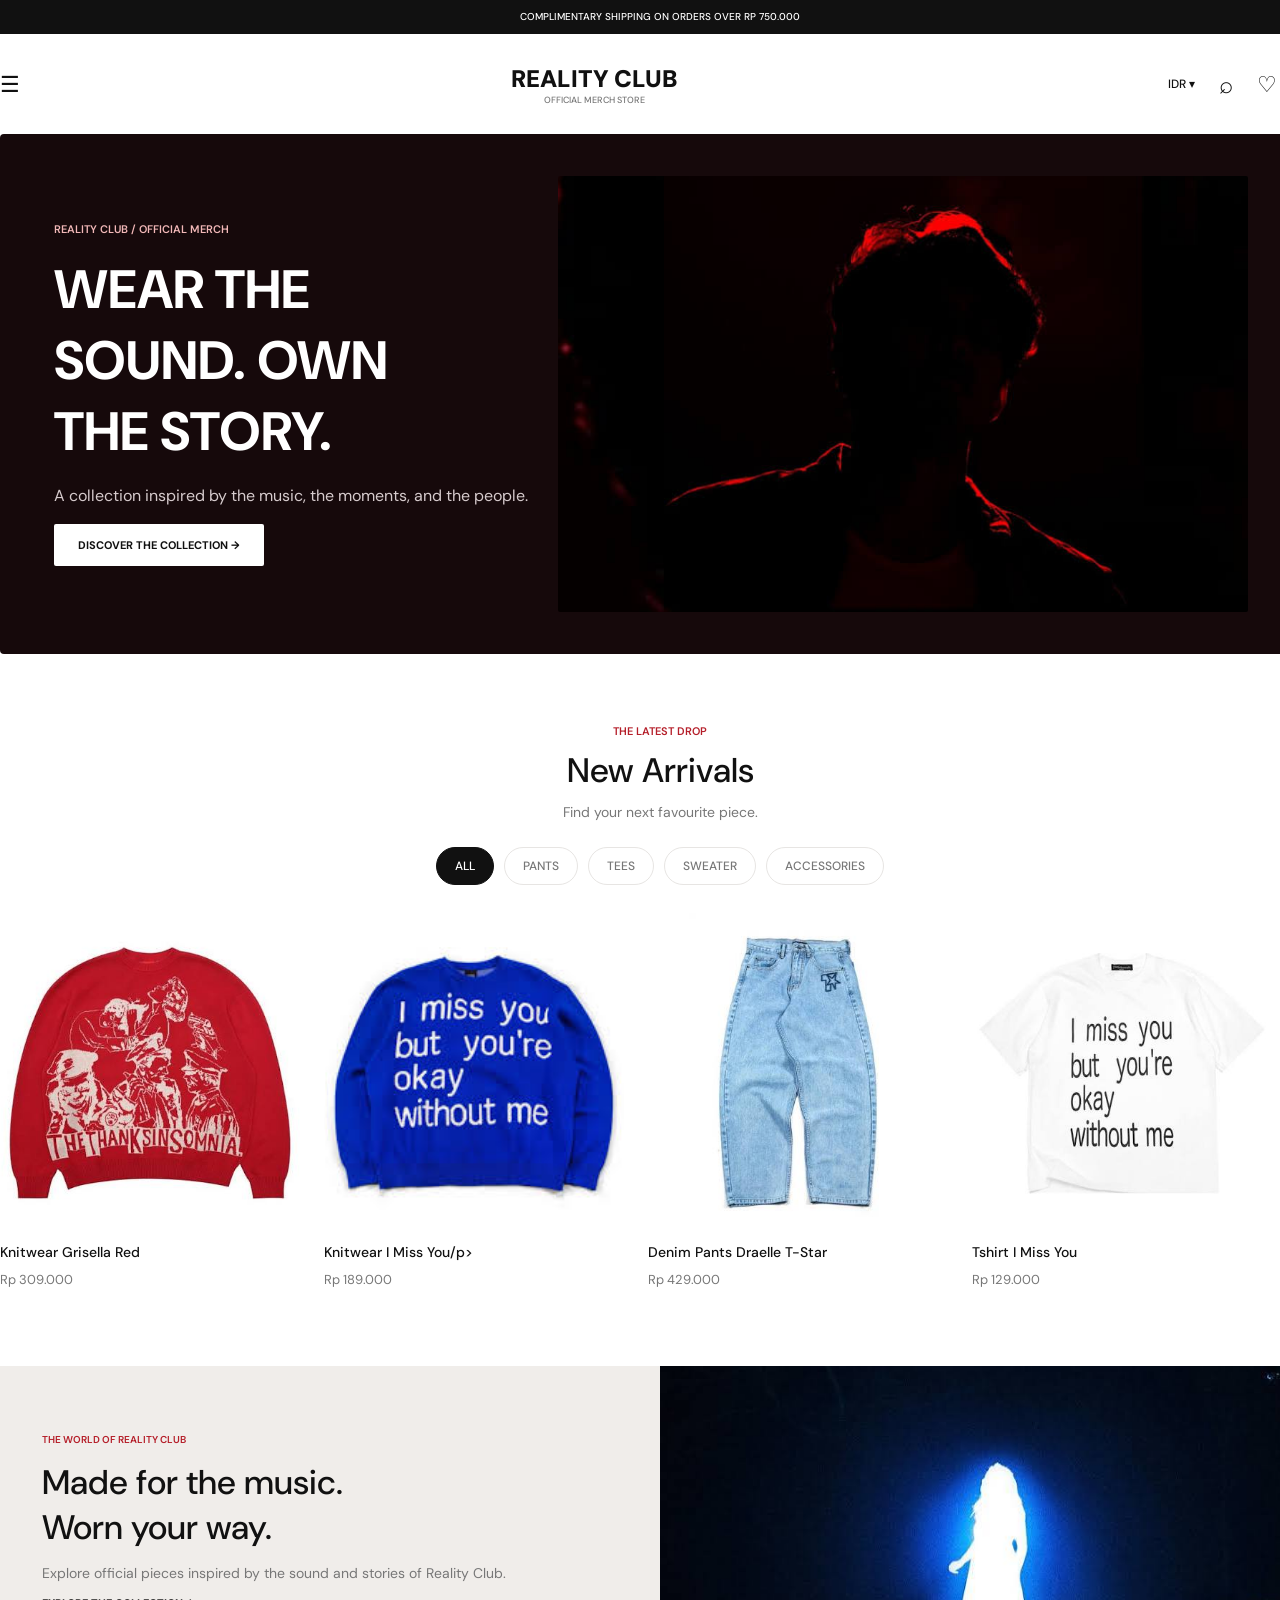
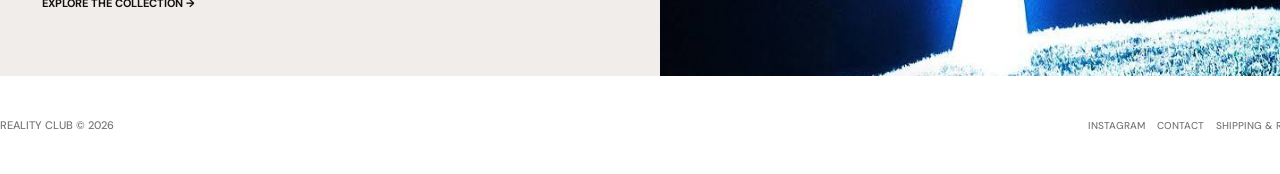
==== index.html @ 61cf4a3f "first commit" ====
<!DOCTYPE html>
<html lang="id">
<head>
  <meta charset="UTF-8">
  <meta name="viewport" content="width=device-width, initial-scale=1">
  <title>Reality Club — Official Merch Store</title>
  <link rel="preconnect" href="https://fonts.googleapis.com">
  <link href="https://fonts.googleapis.com/css2?family=DM+Sans:wght@400;500;600;700;900&display=swap" rel="stylesheet">
  <link rel="stylesheet" href="style.css">
</head>
<body>
  <div class="container">

    <div class="announcement">COMPLIMENTARY SHIPPING ON ORDERS OVER RP 750.000</div>

    <header class="header">
      <div class="header-menu">☰</div>
      <div class="brand">
        <div class="brand-name">REALITY CLUB</div>
        <div class="brand-sub">OFFICIAL MERCH STORE</div>
      </div>
      <div class="header-actions">
        <span class="currency">IDR ▾</span>
        <span class="icon-search">⌕</span>
        <span class="icon-heart">♡</span>
        <span class="icon-user">♙</span>
      </div>
    </header>

    <section class="hero">
      <div class="hero-copy">
        <p class="hero-label">REALITY CLUB / OFFICIAL MERCH</p>
        <h1 class="hero-title">WEAR THE<br>SOUND. OWN<br>THE STORY.</h1>
        <p class="hero-text">A collection inspired by the music, the moments, and the people.</p>
        <a href="#" class="hero-button">DISCOVER THE COLLECTION →</a>
      </div>
      <div class="hero-image">
        <img src="asset/main cover reality club.jpg" alt="Reality Club">
      </div>
    </section>

    <section class="section-heading">
      <p class="section-label">THE LATEST DROP</p>
      <h2 class="section-title">New Arrivals</h2>
      <p class="section-text">Find your next favourite piece.</p>
    </section>

    <div class="filters">
      <a href="#" class="pill pill-active">ALL</a>
      <a href="pants.html" class="pill">PANTS</a>
      <a href="tshirt.html" class="pill">TEES</a>
      <a href="sweater.html" class="pill">SWEATER</a>
      <a href="#" class="pill">ACCESSORIES</a>
    </div>

    <section class="product-grid">
      <a href="productK1.html" class="product-card">
        <img src="asset/knitwear grisella red.jpg" alt="Knitwear Grisella Red">
        <p class="product-name">Knitwear Grisella Red</p>
        <p class="product-price">Rp 309.000</p>
      </a>
      <a href="product.html" class="product-card">
        <img src="asset/knitwear i miss you.jpg" alt="Knitwear I Miss You">
        <p class="product-name">Knitwear I Miss You/p>
        <p class="product-price">Rp 189.000</p>
      </a>
      <a href="product.html" class="product-card">
        <img src="asset/denim pants draelle t-star.jpg" alt="Denim Pants Draelle T-Star">
        <p class="product-name">Denim Pants Draelle T-Star</p>
        <p class="product-price">Rp 429.000</p>
      </a>
      <a href="product.html" class="product-card">
        <img src="asset/tshirt i miss you.jpg" alt="Tshirt I Miss You">
        <p class="product-name">Tshirt I Miss You</p>
        <p class="product-price">Rp 129.000</p>
      </a>
    </section>

    <section class="editorial">
      <div class="editorial-copy">
        <p class="editorial-label">THE WORLD OF REALITY CLUB</p>
        <h2 class="editorial-title">Made for the music.<br>Worn your way.</h2>
        <p class="editorial-text">Explore official pieces inspired by the sound and stories of Reality Club.</p>
        <a href="#" class="editorial-link">EXPLORE THE COLLECTION →</a>
      </div>
      <div class="editorial-image">
        <img src="asset/main cover bawah.jpg" alt="Editorial">
      </div>
    </section>

    <footer class="footer">
      <p class="footer-brand">REALITY CLUB © 2026</p>
      <div class="footer-links">
        <a href="#">INSTAGRAM</a>
        <a href="#">CONTACT</a>
        <a href="#">SHIPPING &amp; RETURNS</a>
      </div>
    </footer>

  </div>
</body>
</html>
---- style.css ----
/* ===== Reset & dasar ===== */
* { margin: 0; padding: 0; box-sizing: border-box; }
body { font-family: "DM Sans", Arial, sans-serif; color: #111; background: #fff; }
a { color: inherit; text-decoration: none; }
img { display: block; }
button { font-family: inherit; cursor: pointer; }
.container { width: 1320px; margin: 0 auto; }

/* ===== Announcement bar ===== */
.announcement { background: #111; color: #fff; font-size: 10px; font-weight: 500; text-align: center; height: 34px; line-height: 34px; }

/* ===== Header ===== */
.header { display: flex; justify-content: space-between; align-items: center; height: 100px; padding: 24px 0; }
.header-menu { font-size: 22px; }
.brand { text-align: center; }
.brand-name { font-size: 24px; font-weight: 900; }
.brand-sub { font-size: 9px; font-weight: 500; color: #777; }
.header-actions { display: flex; align-items: center; gap: 24px; }
.currency { font-size: 12px; font-weight: 500; }
.header-actions .icon-search { font-size: 24px; }
.header-actions .icon-heart { font-size: 22px; }
.header-actions .icon-user { font-size: 21px; }

/* ===== Hero ===== */
.hero { display: flex; gap: 24px; height: 520px; padding: 42px 54px; background: #16090b; border-radius: 4px; }
.hero-copy { width: 480px; display: flex; flex-direction: column; justify-content: center; align-items: flex-start; gap: 18px; }
.hero-label { font-size: 11px; font-weight: 600; color: #f2b8b8; }
.hero-title { font-size: 54px; font-weight: 700; color: #fff; }
.hero-text { font-size: 16px; color: #d6cbcd; }
.hero-button { background: #fff; color: #111; font-size: 11px; font-weight: 700; padding: 14px 24px; border-radius: 2px; }
.hero-image { width: 690px; height: 436px; background: #260d12; border-radius: 2px; overflow: hidden; }
.hero-image img { width: 100%; height: 100%; object-fit: cover; }

/* ===== New arrivals ===== */
.section-heading { text-align: center; padding: 70px 0 26px; }
.section-label { font-size: 11px; font-weight: 600; color: #b51f2a; margin-bottom: 10px; }
.section-title { font-size: 34px; font-weight: 500; margin-bottom: 10px; }
.section-text { font-size: 14px; color: #777; }

.filters { display: flex; justify-content: center; gap: 10px; padding-bottom: 28px; }
.pill { font-size: 12px; font-weight: 500; color: #777; background: #fff; border: 1px solid #e7e5e3; border-radius: 24px; padding: 10px 18px; }
.pill-active { background: #111; color: #fff; border-color: #111; }

/* ===== Product grid ===== */
.product-grid { display: flex; gap: 24px; }
.product-card { width: 300px; }
.product-card img { width: 300px; height: 320px; object-fit: cover; background: #f4f3f1; border-radius: 4px; margin-bottom: 10px; }
.product-name { font-size: 14px; font-weight: 500; margin-bottom: 10px; }
.product-price { font-size: 13px; color: #777; }

/* ===== Editorial ===== */
.editorial { display: flex; margin-top: 78px; height: 310px; }
.editorial-copy { width: 660px; background: #f0edea; padding: 42px; display: flex; flex-direction: column; justify-content: center; gap: 14px; }
.editorial-label { font-size: 10px; font-weight: 600; color: #b51f2a; }
.editorial-title { font-size: 34px; font-weight: 500; }
.editorial-text { font-size: 14px; color: #777; }
.editorial-link { font-size: 11px; font-weight: 700; }
.editorial-image { width: 660px; height: 310px; background: #241013; }
.editorial-image img { width: 100%; height: 100%; object-fit: cover; }

/* ===== Footer ===== */
.footer { display: flex; justify-content: space-between; align-items: center; padding: 42px 0; font-weight: 500; color: #777; }
.footer-brand { font-size: 11px; }
.footer-links { font-size: 10px; display: flex; gap: 12px; }

/* ===== Product detail ===== */
.breadcrumb { display: flex; gap: 8px; font-size: 10px; font-weight: 500; color: #777; padding: 18px 0 24px; }
.breadcrumb .current { color: #111; }

.detail { display: flex; gap: 54px; }
.gallery { width: 650px; }
.gallery-main { width: 650px; height: 690px; object-fit: cover; background: #f5f4f2; border-radius: 3px; margin-bottom: 12px; }
.gallery-thumbs { display: flex; gap: 12px; }
.gallery-thumbs img { width: 150px; height: 110px; object-fit: cover; background: #f5f4f2; border-radius: 2px; }

.info { width: 616px; padding-top: 28px; }
.labels { display: flex; gap: 8px; margin-bottom: 18px; }
.product-title { font-size: 34px; font-weight: 500; margin-bottom: 18px; }
.price { margin-bottom: 18px; }
.price-old { font-size: 14px; color: #9b9692; margin-bottom: 4px; }
.price-now { font-size: 20px; font-weight: 600; }
.divider { height: 1px; background: #e7e5e3; margin-bottom: 18px; }
.description { font-size: 14px; color: #777; margin-bottom: 18px; }
.info-label { font-size: 11px; font-weight: 700; margin-bottom: 18px; }

.sizes { display: flex; gap: 10px; margin-bottom: 18px; }
.size { width: 68px; height: 58px; font-size: 13px; font-weight: 500; color: #111; background: #fff; border: 1px solid #e7e5e3; border-radius: 3px; }
.size-active { background: #111; color: #fff; border-color: #111; }

.quantity { display: inline-flex; border: 1px solid #e7e5e3; border-radius: 3px; margin-bottom: 18px; }
.quantity button { width: 44px; height: 42px; background: #f4f3f1; border: none; }
.quantity span { width: 56px; height: 42px; line-height: 42px; text-align: center; font-size: 14px; font-weight: 500; }

.button { display: block; width: 616px; height: 50px; font-size: 12px; font-weight: 700; border-radius: 28px; margin-bottom: 18px; }
.button-outline { background: #fff; color: #111; border: 1px solid #111; }
.button-solid { background: #111; color: #fff; border: 1px solid #111; }

.detail-list { font-size: 13px; color: #777; margin-bottom: 18px; line-height: 1.3; }
.accordion { font-size: 12px; font-weight: 500; margin-bottom: 18px; }
/* ===== Collection page (tempel di akhir style.css) ===== */
.page-title { font-size: 34px; font-weight: 500; padding: 8px 0 24px; }

.collection { display: flex; gap: 14px; align-items: flex-start; }

/* Sidebar */
.sidebar { width: 250px; flex-shrink: 0; border: 1px solid #e7e5e3; border-radius: 8px; }
.sidebar-search { display: block; width: calc(100% - 20px); height: 54px; margin: 8px 10px; padding: 0 20px; font: inherit; font-size: 14px; border: 1px solid #e7e5e3; border-radius: 16px; }
.filter-group { border-top: 1px solid #e7e5e3; padding: 18px 16px; }
.filter-group summary { display: flex; justify-content: space-between; align-items: center; font-size: 14px; cursor: pointer; list-style: none; }
.filter-group summary::-webkit-details-marker { display: none; }
.filter-group summary::after { content: "⌃"; font-size: 16px; }
.filter-group:not([open]) summary::after { transform: rotate(180deg); }
.filter-list { list-style: none; margin-top: 14px; }
.filter-list li { margin-bottom: 14px; font-size: 14px; }
.filter-list li:last-child { margin-bottom: 0; }

.check { display: flex; align-items: center; gap: 12px; }
.check::before { content: ""; width: 18px; height: 18px; border: 1.5px solid #111; border-radius: 3px; }
.check-active::before { content: "✓"; display: flex; align-items: center; justify-content: center; font-size: 13px; }

.radio { display: flex; align-items: center; gap: 12px; cursor: pointer; }
.radio input { width: 18px; height: 18px; accent-color: #111; }

/* Produk */
.collection-main { flex: 1; }
.sort-bar { display: flex; justify-content: flex-end; margin-bottom: 20px; }
.sort { height: 38px; padding: 0 12px; font: inherit; font-size: 13px; border: 1px solid #e7e5e3; border-radius: 4px; background: #fff; }

.collection-grid { display: grid; grid-template-columns: repeat(3, 1fr); gap: 40px 24px; }
.item { position: relative; display: block; }
.item img { width: 100%; aspect-ratio: 1 / 1; object-fit: cover; background: #f4f3f1; margin-bottom: 14px; }
.badge { position: absolute; top: 8px; right: 8px; background: #111; color: #fff; font-size: 10px; font-weight: 700; padding: 3px 6px; }
.item-name { font-size: 14px; margin-bottom: 4px; }
.item-old { font-size: 13px; color: #9b9692; text-decoration: line-through; }
.item-now { font-size: 14px; }
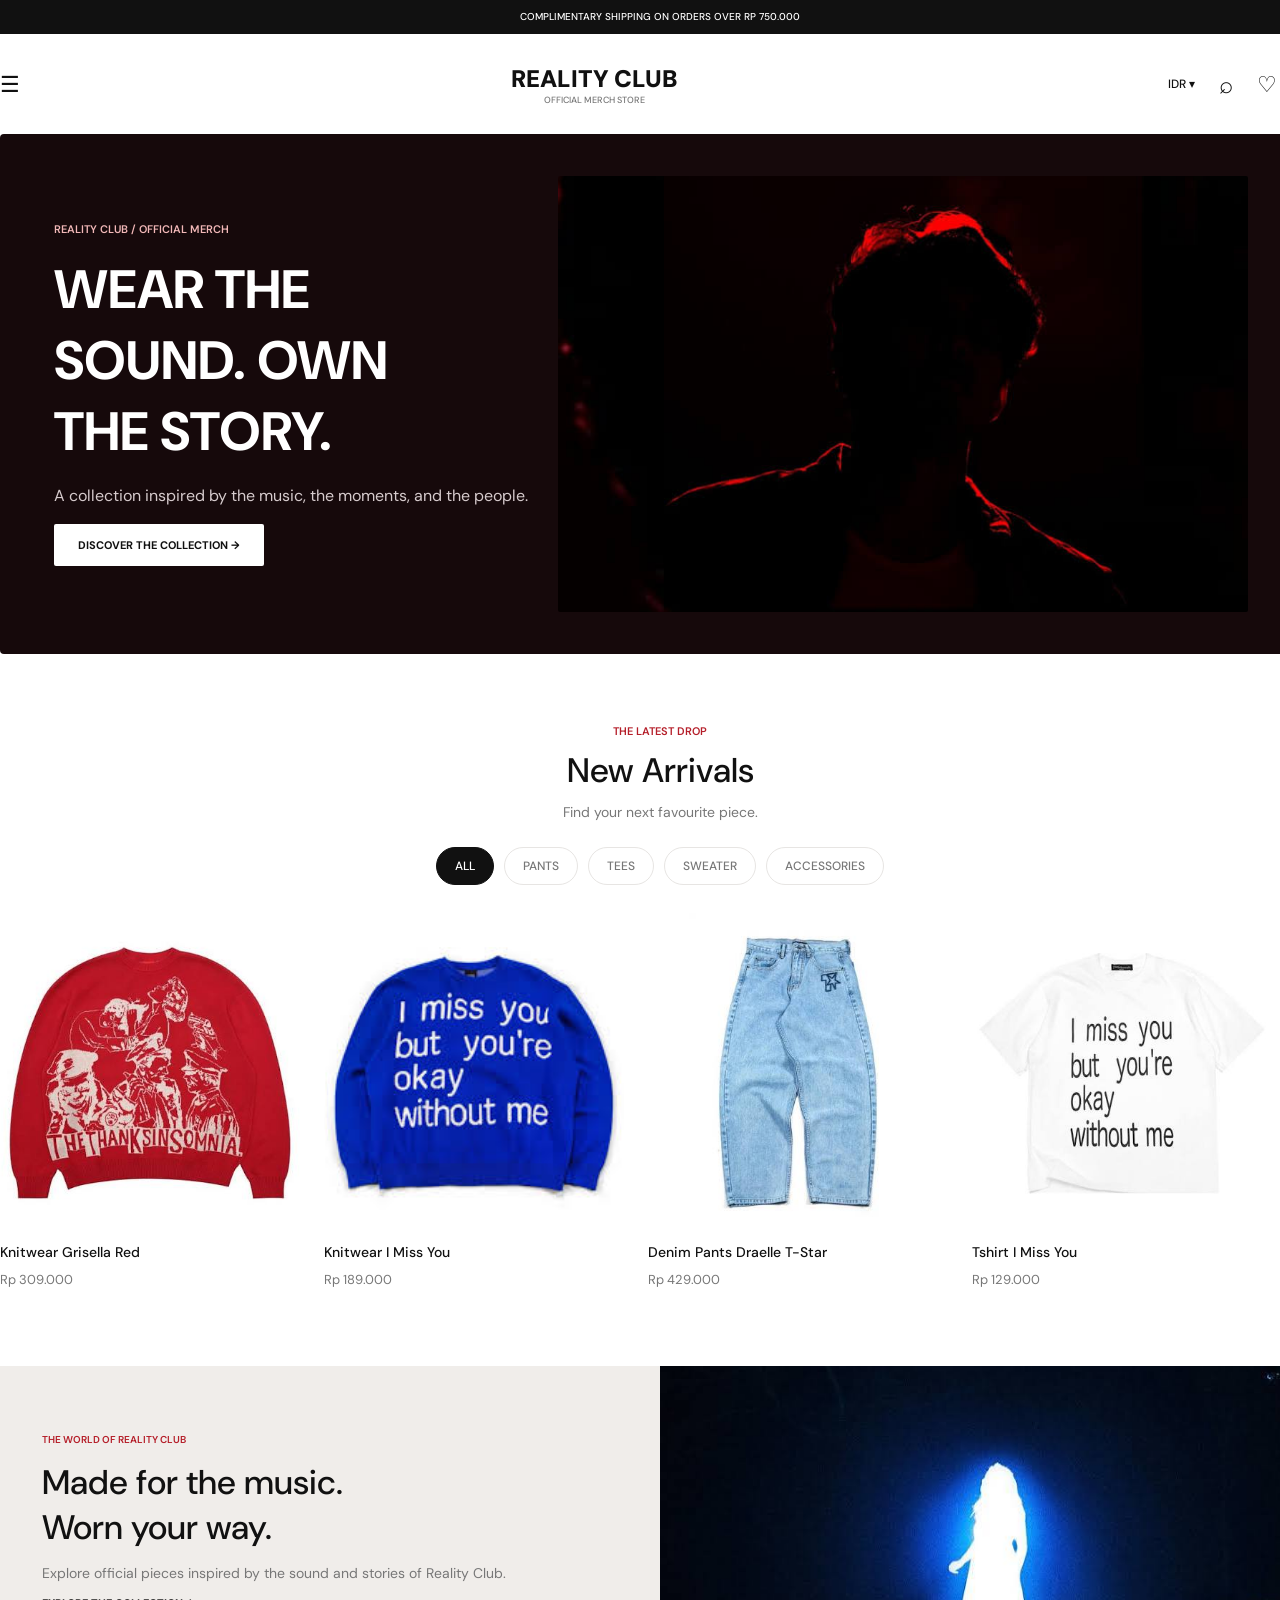
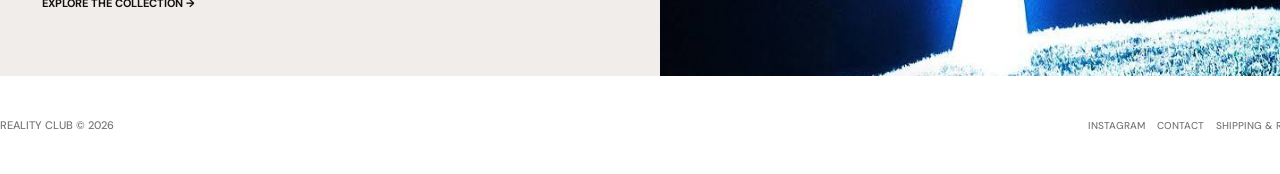
==== commit 120e1759: "memperbaiki file tugas akhir" ====
--- a/index.html
+++ b/index.html
@@ -59,17 +59,17 @@
         <p class="product-name">Knitwear Grisella Red</p>
         <p class="product-price">Rp 309.000</p>
       </a>
-      <a href="product.html" class="product-card">
+      <a href="productK2.html" class="product-card">
         <img src="asset/knitwear i miss you.jpg" alt="Knitwear I Miss You">
-        <p class="product-name">Knitwear I Miss You/p>
+        <p class="product-name">Knitwear I Miss You</p>
         <p class="product-price">Rp 189.000</p>
       </a>
-      <a href="product.html" class="product-card">
+      <a href="productP1.html" class="product-card">
         <img src="asset/denim pants draelle t-star.jpg" alt="Denim Pants Draelle T-Star">
         <p class="product-name">Denim Pants Draelle T-Star</p>
         <p class="product-price">Rp 429.000</p>
       </a>
-      <a href="product.html" class="product-card">
+      <a href="productT1.html" class="product-card">
         <img src="asset/tshirt i miss you.jpg" alt="Tshirt I Miss You">
         <p class="product-name">Tshirt I Miss You</p>
         <p class="product-price">Rp 129.000</p>
